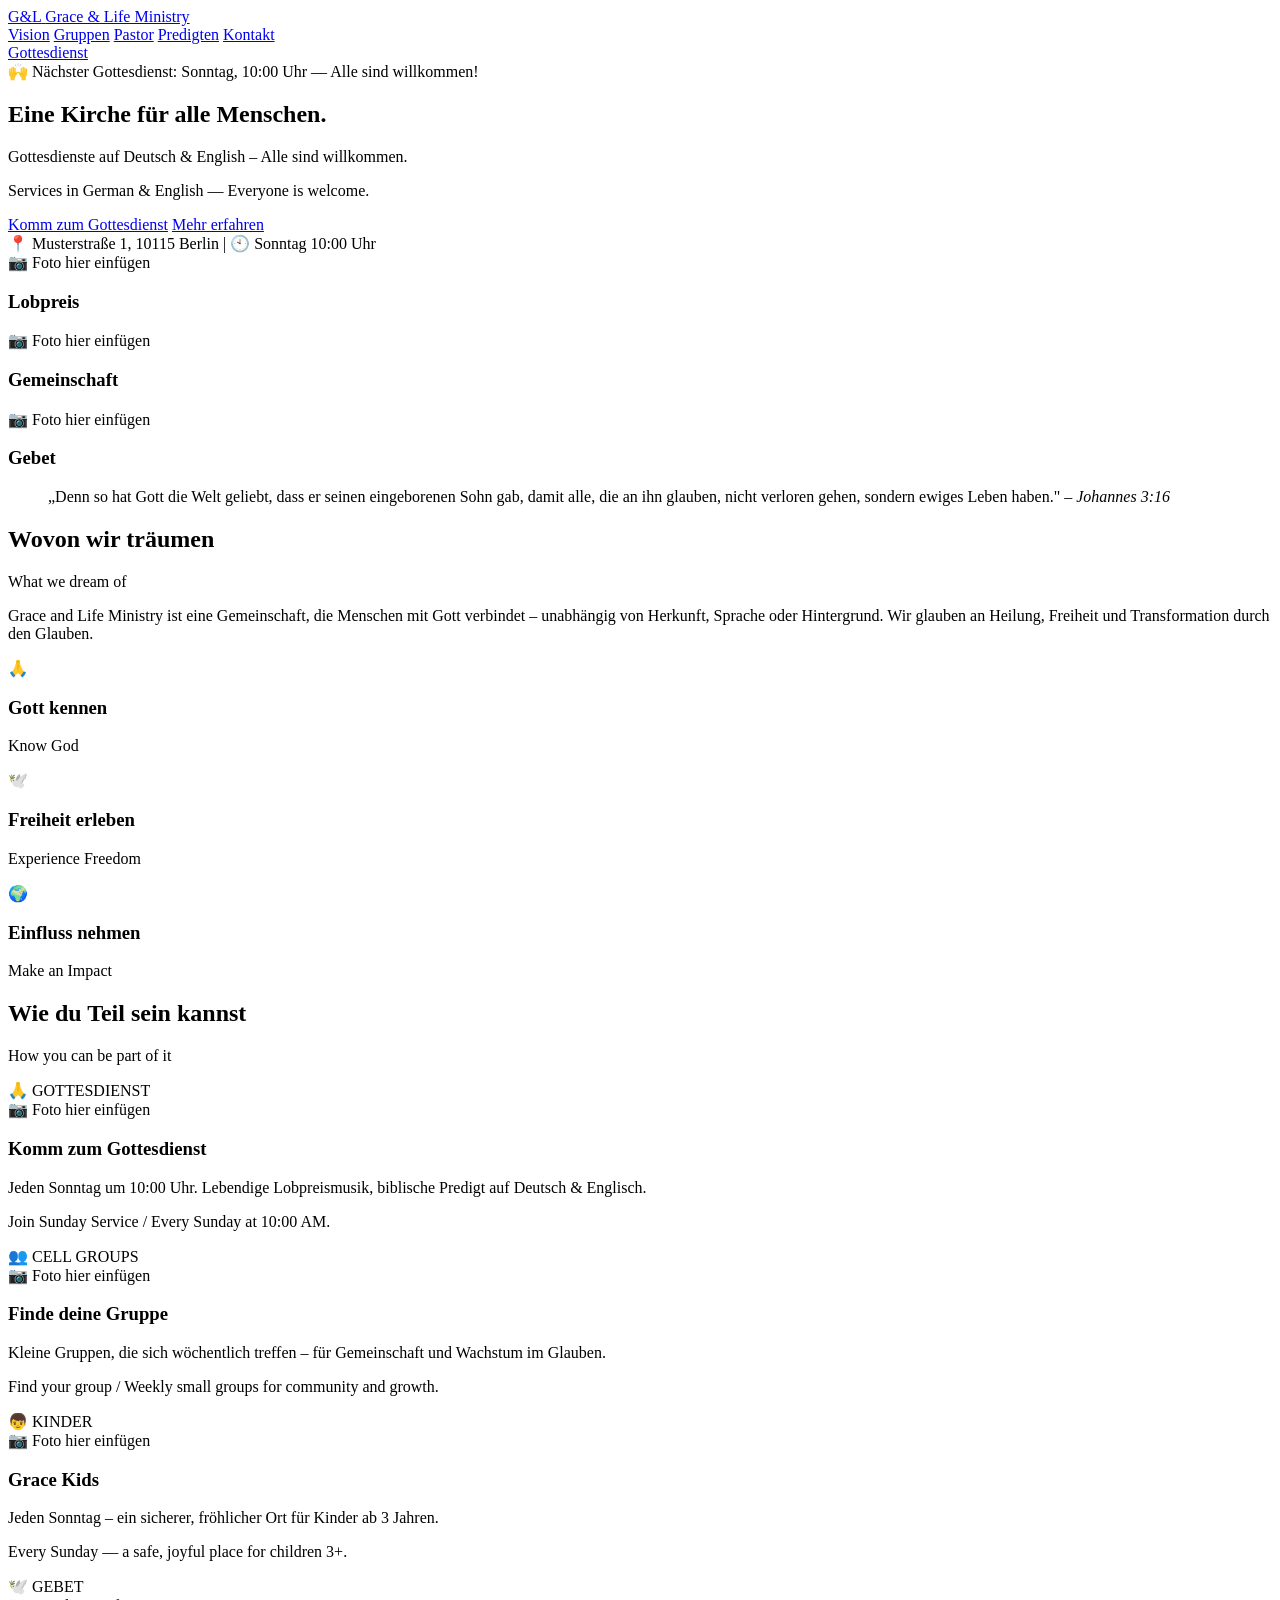
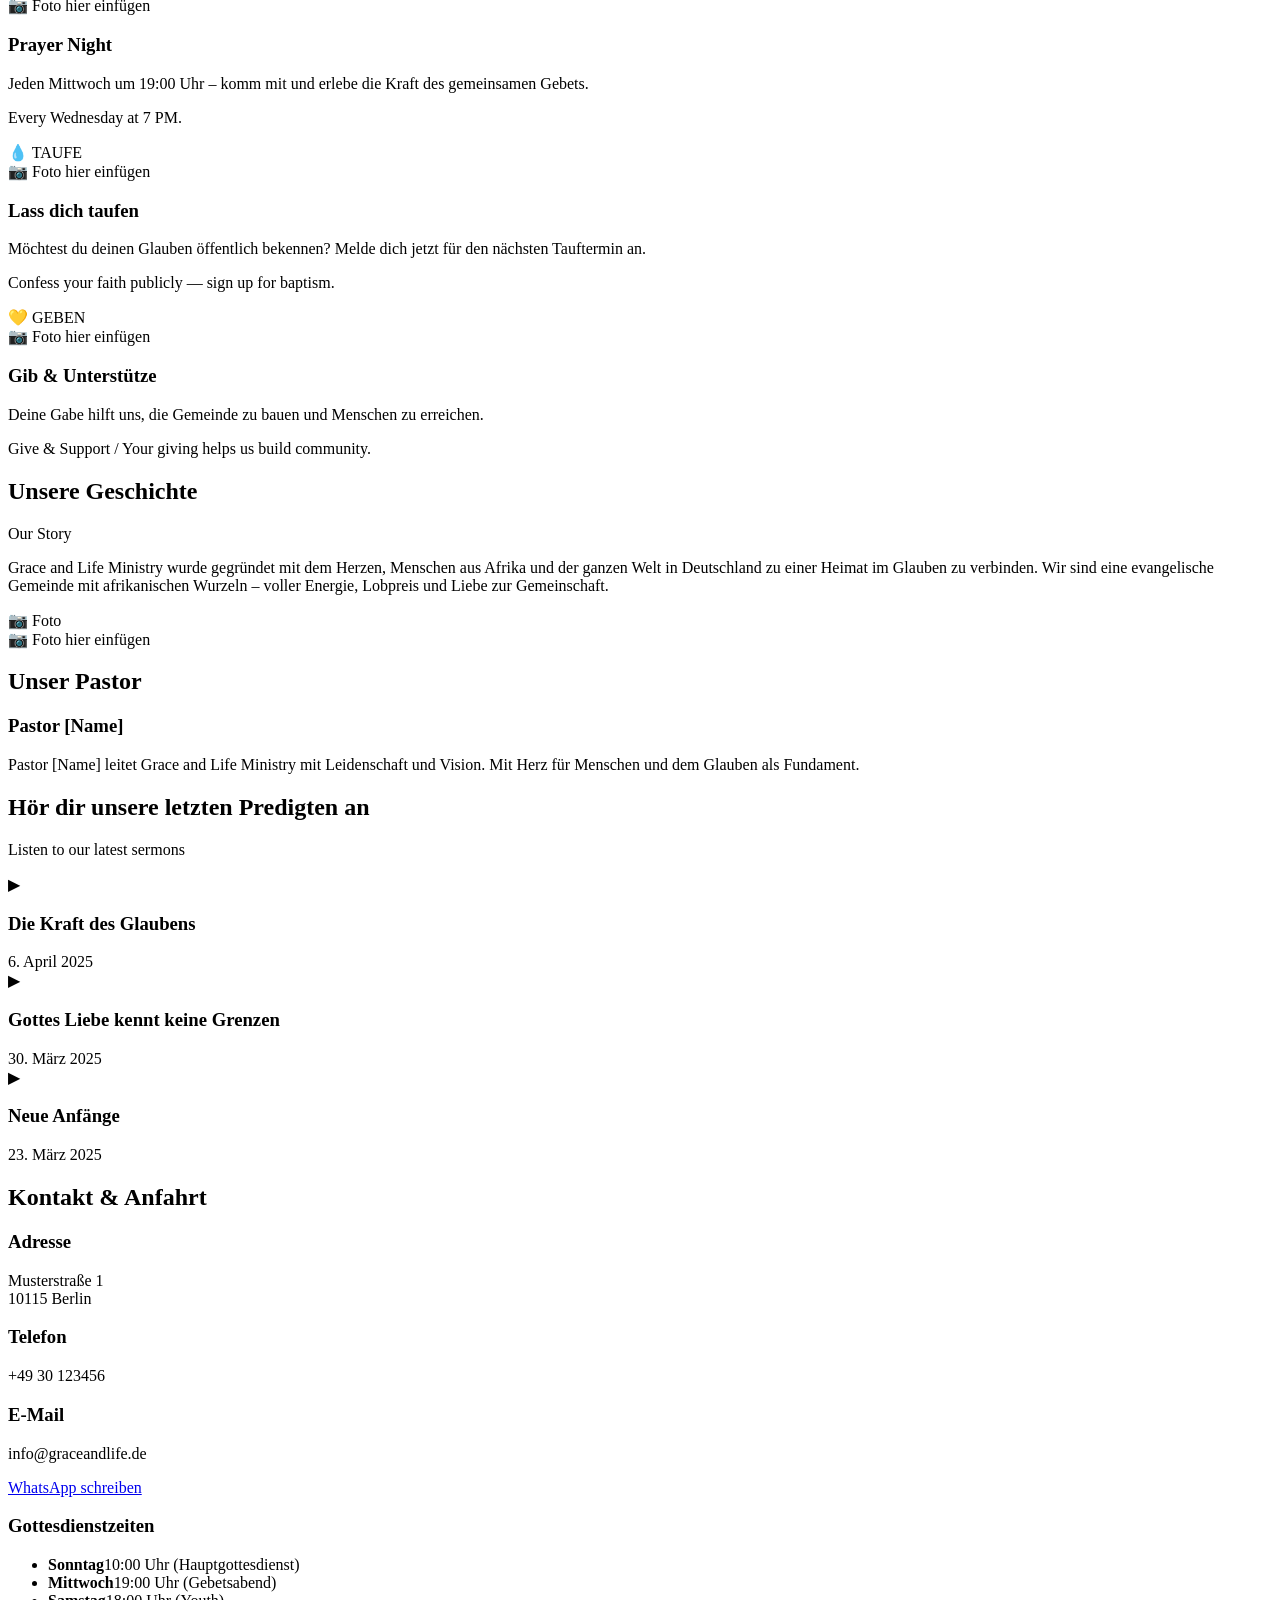
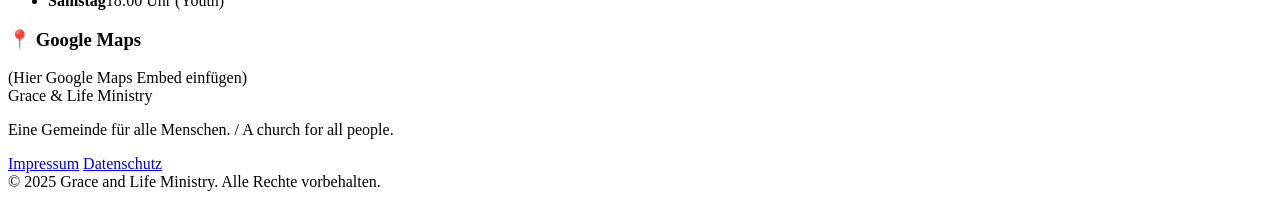
==== index.html @ dabafae9 "Create index.html" ====
<!DOCTYPE html>
<html lang="de">
<head>
<meta charset="UTF-8" />
<meta name="viewport" content="width=device-width, initial-scale=1.0" />
<title>Grace & Life Ministry – Eine Kirche für alle Menschen</title>
<meta name="description" content="Grace and Life Ministry – eine evangelische Gemeinde in Berlin mit afrikanischen Wurzeln. Gottesdienste auf Deutsch & English. Alle sind willkommen." />
<link rel="preconnect" href="https://fonts.googleapis.com" />
<link rel="preconnect" href="https://fonts.gstatic.com" crossorigin />
<link href="https://fonts.googleapis.com/css2?family=Cormorant+Garamond:wght@500;600;700&family=Inter:wght@300;400;500;600;700&display=swap" rel="stylesheet" />
<link rel="stylesheet" href="style.css" />
</head>
<body>
<header class="navbar">
  <div class="container nav-inner">
    <a class="brand" href="#top">
      <span class="brand-mark">G&L</span>
      <span class="brand-name">Grace &amp; Life Ministry</span>
    </a>
    <nav class="nav-links">
      <a href="#vision">Vision</a>
      <a href="#gruppen">Gruppen</a>
      <a href="#pastor">Pastor</a>
      <a href="#predigten">Predigten</a>
      <a href="#kontakt">Kontakt</a>
    </nav>
    <a href="#kontakt" class="btn btn-gold btn-sm">Gottesdienst</a>
  </div>
</header>

<section id="top" class="hero">
  <div class="hero-banner">🙌 Nächster Gottesdienst: Sonntag, 10:00 Uhr — Alle sind willkommen!</div>
  <div class="container hero-inner">
    <h1 class="hero-title">Eine Kirche für alle Menschen.</h1>
    <p class="hero-sub-de">Gottesdienste auf Deutsch &amp; English – Alle sind willkommen.</p>
    <p class="hero-sub-en">Services in German &amp; English — Everyone is welcome.</p>
    <div class="hero-ctas">
      <a href="#kontakt" class="btn btn-gold">Komm zum Gottesdienst</a>
      <a href="#vision" class="btn btn-ghost">Mehr erfahren</a>
    </div>
    <div class="hero-meta">
      <span>📍 Musterstraße 1, 10115 Berlin</span>
      <span class="dot">|</span>
      <span>🕙 Sonntag 10:00 Uhr</span>
    </div>
  </div>
</section>

<section class="pillars">
  <div class="container pillars-grid">
    <article class="pillar">
      <div class="pillar-photo">📷 Foto hier einfügen</div>
      <h3>Lobpreis</h3>
    </article>
    <article class="pillar">
      <div class="pillar-photo">📷 Foto hier einfügen</div>
      <h3>Gemeinschaft</h3>
    </article>
    <article class="pillar">
      <div class="pillar-photo">📷 Foto hier einfügen</div>
      <h3>Gebet</h3>
    </article>
  </div>
</section>

<section class="scripture">
  <div class="container">
    <blockquote>
      „Denn so hat Gott die Welt geliebt, dass er seinen eingeborenen Sohn gab, damit alle, die an ihn glauben, nicht verloren gehen, sondern ewiges Leben haben."
      <cite>– Johannes 3:16</cite>
    </blockquote>
  </div>
</section>

<section id="vision" class="vision">
  <div class="container">
    <h2 class="section-title">Wovon wir träumen</h2>
    <p class="section-subtitle">What we dream of</p>
    <p class="vision-text">Grace and Life Ministry ist eine Gemeinschaft, die Menschen mit Gott verbindet – unabhängig von Herkunft, Sprache oder Hintergrund. Wir glauben an Heilung, Freiheit und Transformation durch den Glauben.</p>
    <div class="vision-grid">
      <div class="vision-card">
        <div class="vision-icon">🙏</div>
        <h3>Gott kennen</h3>
        <p>Know God</p>
      </div>
      <div class="vision-card">
        <div class="vision-icon">🕊️</div>
        <h3>Freiheit erleben</h3>
        <p>Experience Freedom</p>
      </div>
      <div class="vision-card">
        <div class="vision-icon">🌍</div>
        <h3>Einfluss nehmen</h3>
        <p>Make an Impact</p>
      </div>
    </div>
  </div>
</section>

<section id="gruppen" class="groups">
  <div class="container">
    <h2 class="section-title">Wie du Teil sein kannst</h2>
    <p class="section-subtitle">How you can be part of it</p>
    <div class="groups-grid">
      <article class="group-card">
        <div class="group-tag">🙏 GOTTESDIENST</div>
        <div class="group-photo">📷 Foto hier einfügen</div>
        <h3>Komm zum Gottesdienst</h3>
        <p>Jeden Sonntag um 10:00 Uhr. Lebendige Lobpreismusik, biblische Predigt auf Deutsch &amp; Englisch.</p>
        <p class="group-en">Join Sunday Service / Every Sunday at 10:00 AM.</p>
      </article>
      <article class="group-card">
        <div class="group-tag">👥 CELL GROUPS</div>
        <div class="group-photo">📷 Foto hier einfügen</div>
        <h3>Finde deine Gruppe</h3>
        <p>Kleine Gruppen, die sich wöchentlich treffen – für Gemeinschaft und Wachstum im Glauben.</p>
        <p class="group-en">Find your group / Weekly small groups for community and growth.</p>
      </article>
      <article class="group-card">
        <div class="group-tag">👦 KINDER</div>
        <div class="group-photo">📷 Foto hier einfügen</div>
        <h3>Grace Kids</h3>
        <p>Jeden Sonntag – ein sicherer, fröhlicher Ort für Kinder ab 3 Jahren.</p>
        <p class="group-en">Every Sunday — a safe, joyful place for children 3+.</p>
      </article>
      <article class="group-card">
        <div class="group-tag">🕊️ GEBET</div>
        <div class="group-photo">📷 Foto hier einfügen</div>
        <h3>Prayer Night</h3>
        <p>Jeden Mittwoch um 19:00 Uhr – komm mit und erlebe die Kraft des gemeinsamen Gebets.</p>
        <p class="group-en">Every Wednesday at 7 PM.</p>
      </article>
      <article class="group-card">
        <div class="group-tag">💧 TAUFE</div>
        <div class="group-photo">📷 Foto hier einfügen</div>
        <h3>Lass dich taufen</h3>
        <p>Möchtest du deinen Glauben öffentlich bekennen? Melde dich jetzt für den nächsten Tauftermin an.</p>
        <p class="group-en">Confess your faith publicly — sign up for baptism.</p>
      </article>
      <article class="group-card">
        <div class="group-tag">💛 GEBEN</div>
        <div class="group-photo">📷 Foto hier einfügen</div>
        <h3>Gib &amp; Unterstütze</h3>
        <p>Deine Gabe hilft uns, die Gemeinde zu bauen und Menschen zu erreichen.</p>
        <p class="group-en">Give &amp; Support / Your giving helps us build community.</p>
      </article>
    </div>
  </div>
</section>

<section id="story" class="story">
  <div class="container story-inner">
    <div class="story-text">
      <h2 class="section-title">Unsere Geschichte</h2>
      <p class="section-subtitle">Our Story</p>
      <p>Grace and Life Ministry wurde gegründet mit dem Herzen, Menschen aus Afrika und der ganzen Welt in Deutschland zu einer Heimat im Glauben zu verbinden. Wir sind eine evangelische Gemeinde mit afrikanischen Wurzeln – voller Energie, Lobpreis und Liebe zur Gemeinschaft.</p>
    </div>
    <div class="story-photo">📷 Foto</div>
  </div>
</section>

<section id="pastor" class="pastor">
  <div class="container pastor-inner">
    <div class="pastor-photo">📷 Foto hier einfügen</div>
    <div class="pastor-text">
      <h2 class="section-title">Unser Pastor</h2>
      <h3 class="pastor-name">Pastor [Name]</h3>
      <p>Pastor [Name] leitet Grace and Life Ministry mit Leidenschaft und Vision. Mit Herz für Menschen und dem Glauben als Fundament.</p>
    </div>
  </div>
</section>

<section id="predigten" class="sermons">
  <div class="container">
    <h2 class="section-title">Hör dir unsere letzten Predigten an</h2>
    <p class="section-subtitle">Listen to our latest sermons</p>
    <div class="sermons-grid">
      <article class="sermon-card">
        <div class="sermon-thumb">▶</div>
        <h3>Die Kraft des Glaubens</h3>
        <time>6. April 2025</time>
      </article>
      <article class="sermon-card">
        <div class="sermon-thumb">▶</div>
        <h3>Gottes Liebe kennt keine Grenzen</h3>
        <time>30. März 2025</time>
      </article>
      <article class="sermon-card">
        <div class="sermon-thumb">▶</div>
        <h3>Neue Anfänge</h3>
        <time>23. März 2025</time>
      </article>
    </div>
  </div>
</section>

<section id="kontakt" class="contact">
  <div class="container">
    <h2 class="section-title">Kontakt &amp; Anfahrt</h2>
    <div class="contact-grid">
      <div class="contact-col">
        <h3>Adresse</h3>
        <p>Musterstraße 1<br />10115 Berlin</p>
        <h3>Telefon</h3>
        <p>+49 30 123456</p>
        <h3>E-Mail</h3>
        <p>info@graceandlife.de</p>
        <a href="#" class="btn btn-gold btn-sm">WhatsApp schreiben</a>
      </div>
      <div class="contact-col">
        <h3>Gottesdienstzeiten</h3>
        <ul class="times">
          <li><strong>Sonntag</strong><span>10:00 Uhr (Hauptgottesdienst)</span></li>
          <li><strong>Mittwoch</strong><span>19:00 Uhr (Gebetsabend)</span></li>
          <li><strong>Samstag</strong><span>18:00 Uhr (Youth)</span></li>
        </ul>
      </div>
      <div class="contact-col">
        <h3>📍 Google Maps</h3>
        <div class="map-placeholder">(Hier Google Maps Embed einfügen)</div>
      </div>
    </div>
  </div>
</section>

<footer class="footer">
  <div class="container footer-inner">
    <div>
      <div class="brand-name">Grace &amp; Life Ministry</div>
      <p>Eine Gemeinde für alle Menschen. / A church for all people.</p>
    </div>
    <div class="footer-links">
      <a href="#">Impressum</a>
      <a href="#">Datenschutz</a>
    </div>
  </div>
  <div class="footer-copy">© 2025 Grace and Life Ministry. Alle Rechte vorbehalten.</div>
</footer>
</body>
</html>
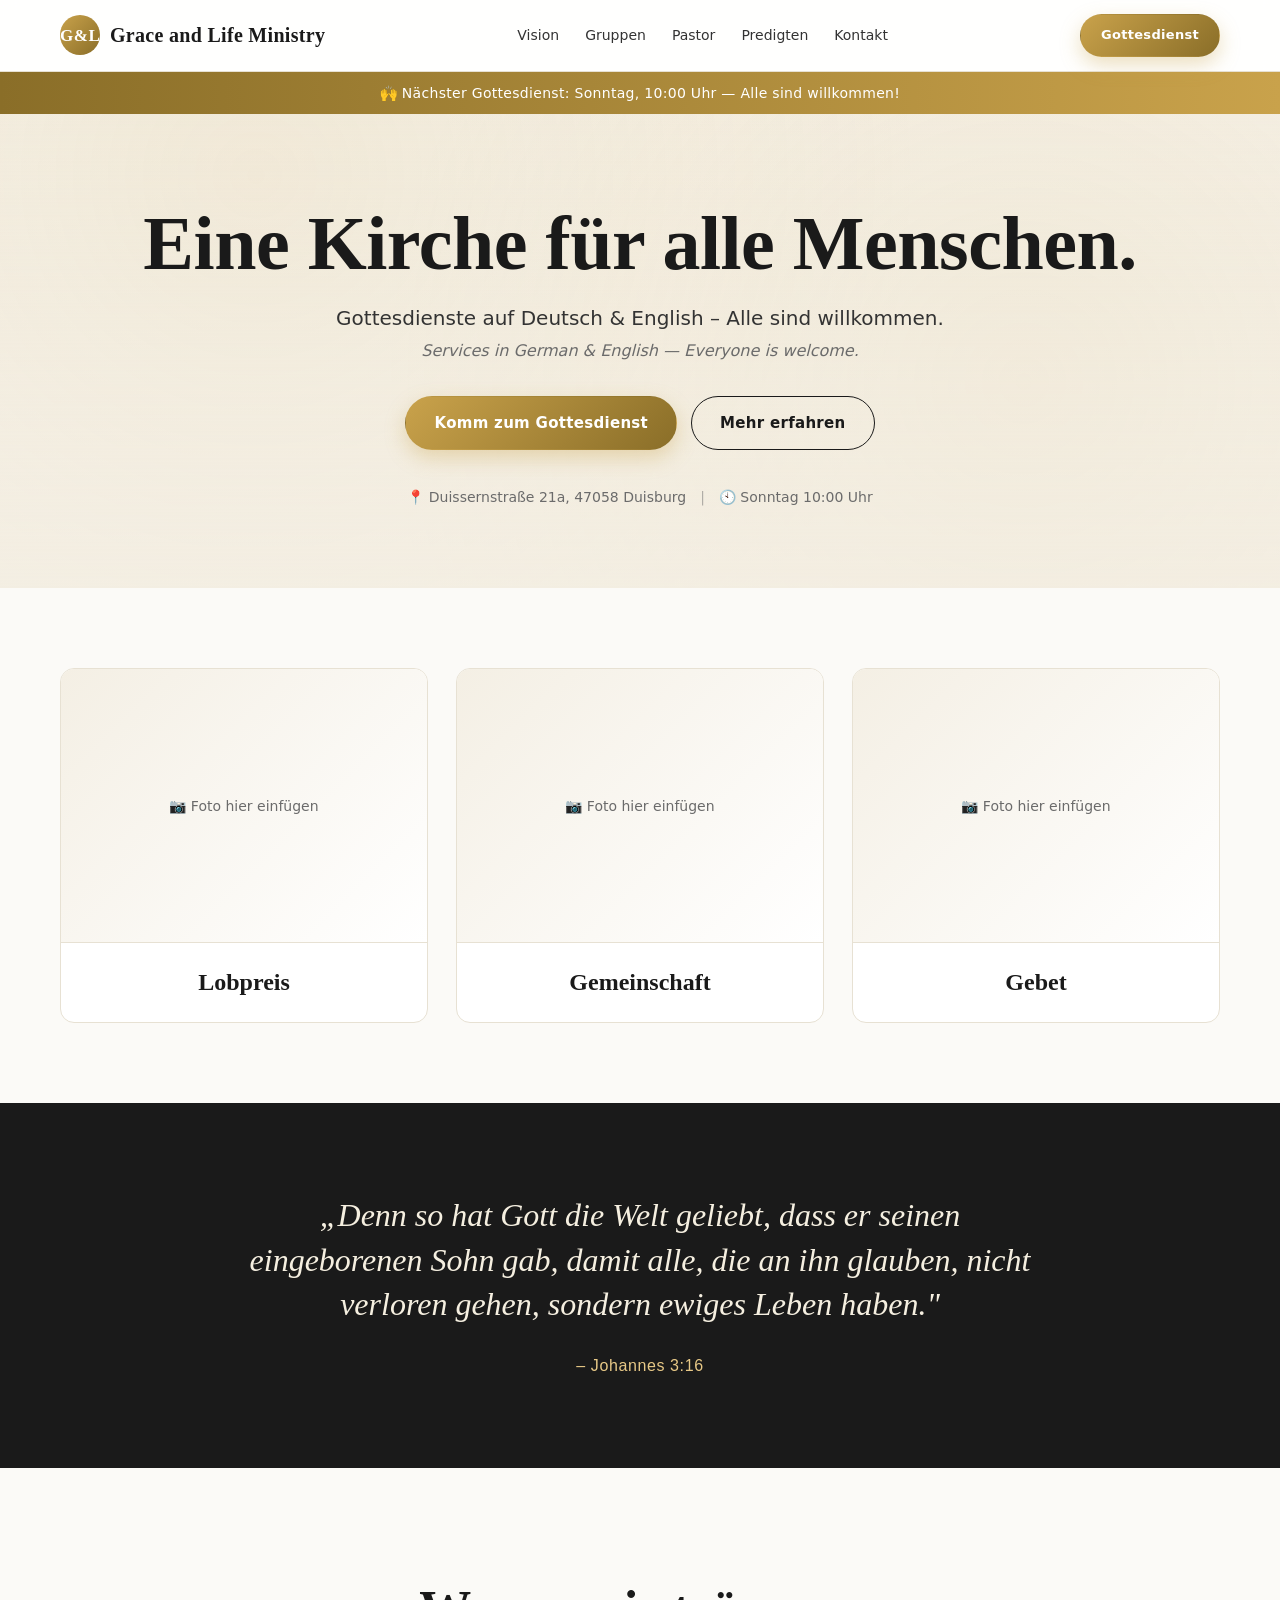
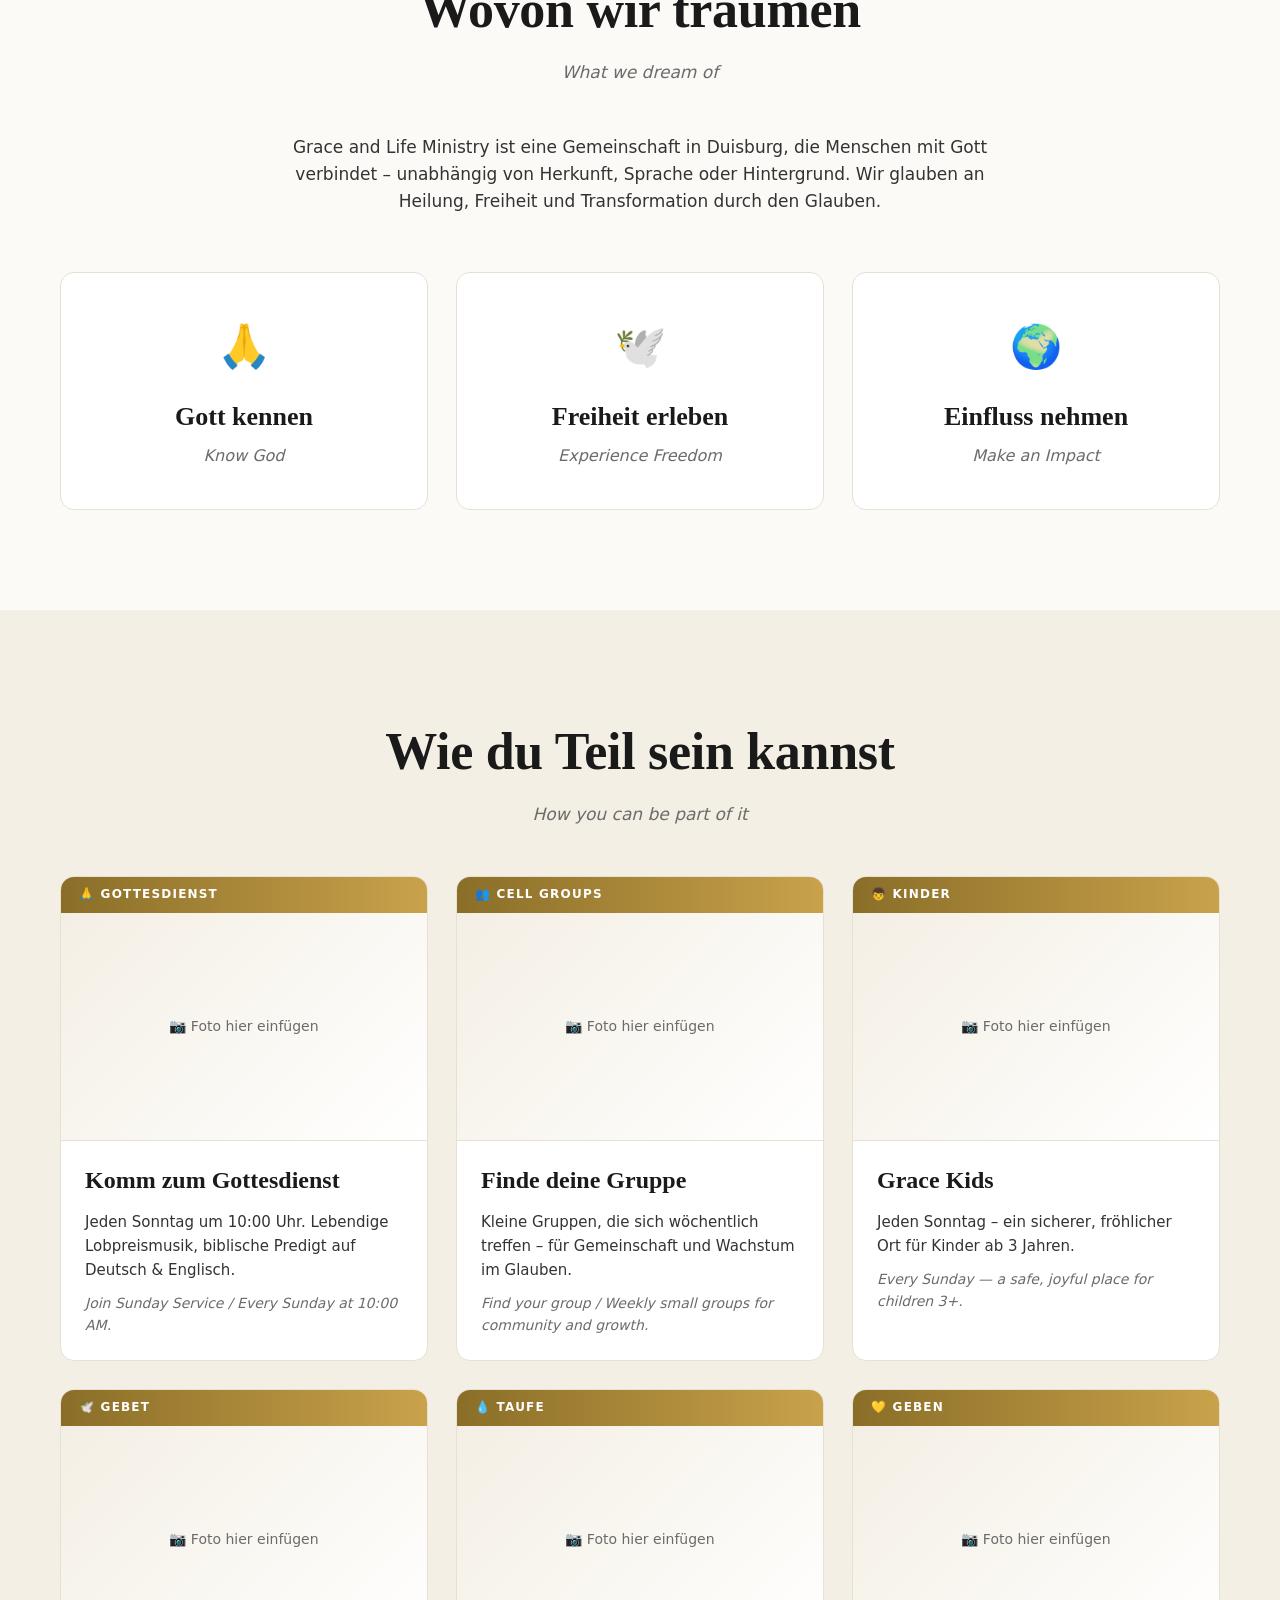
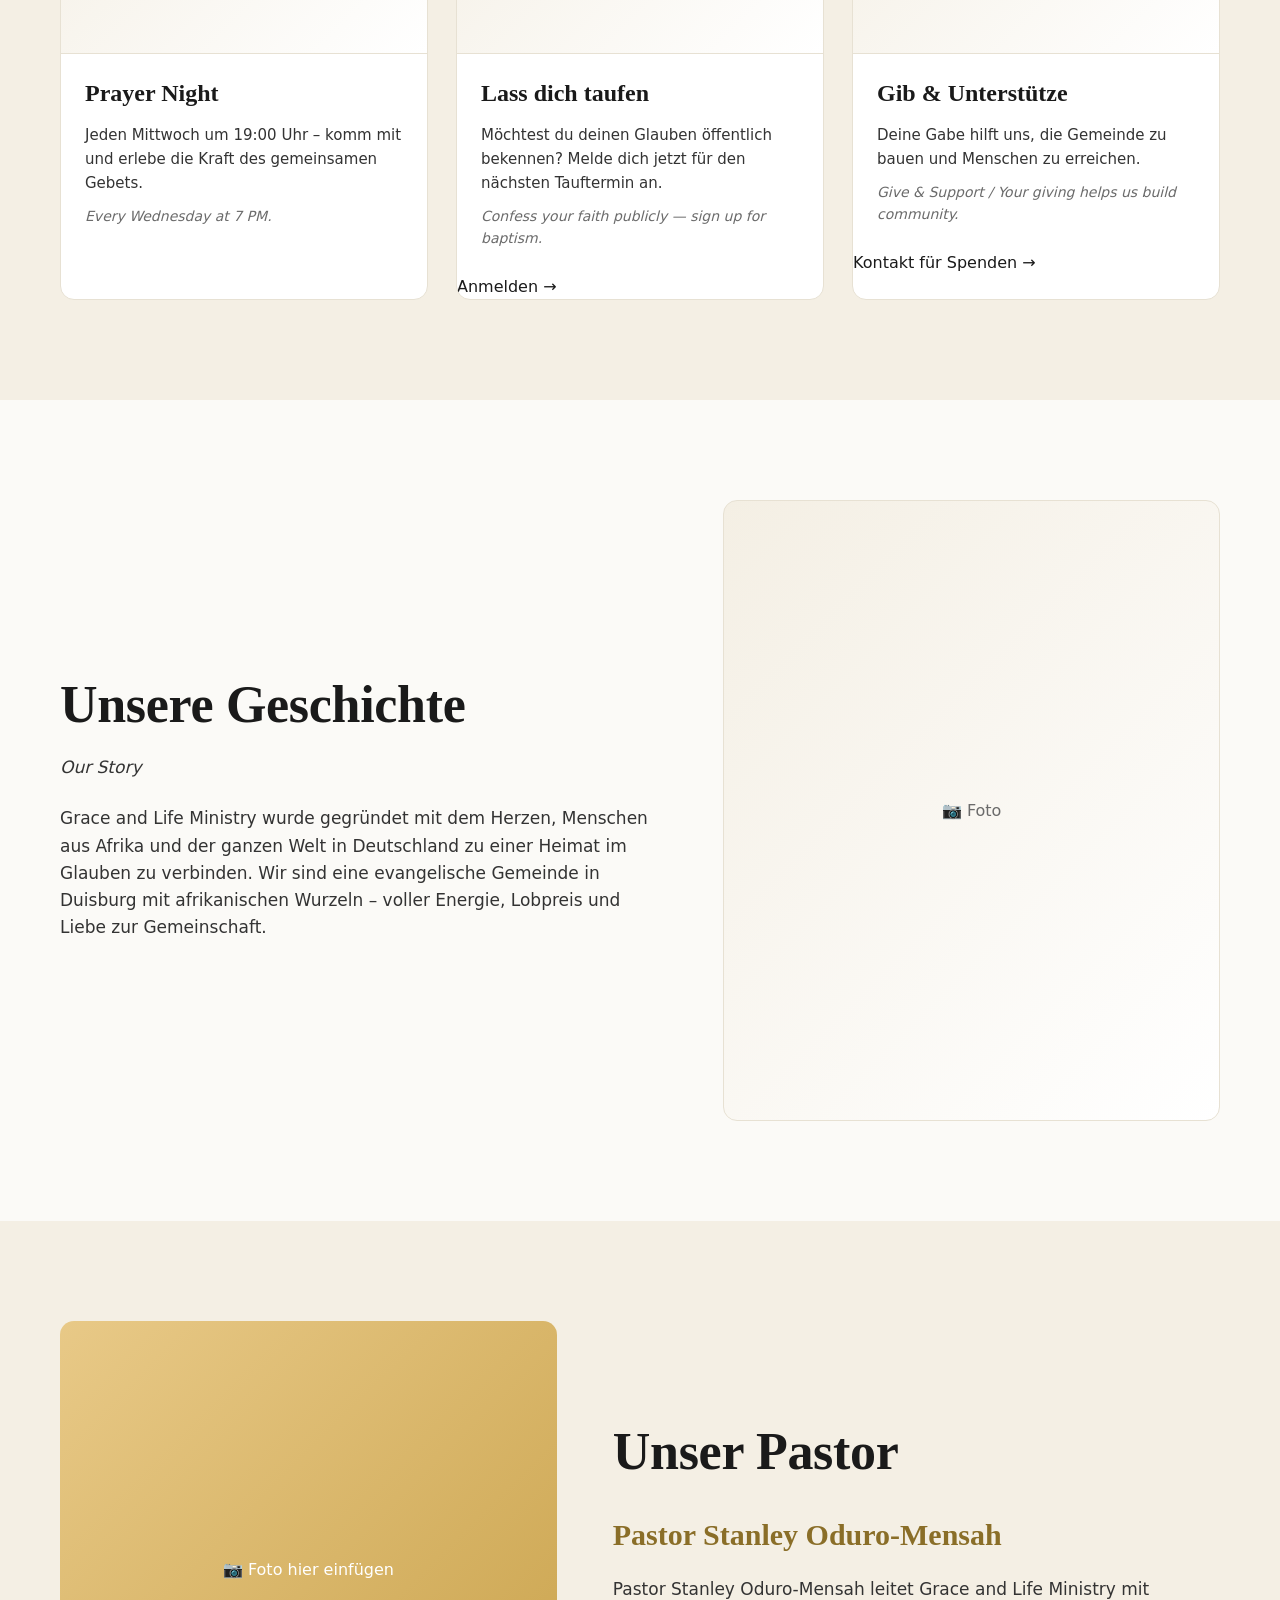
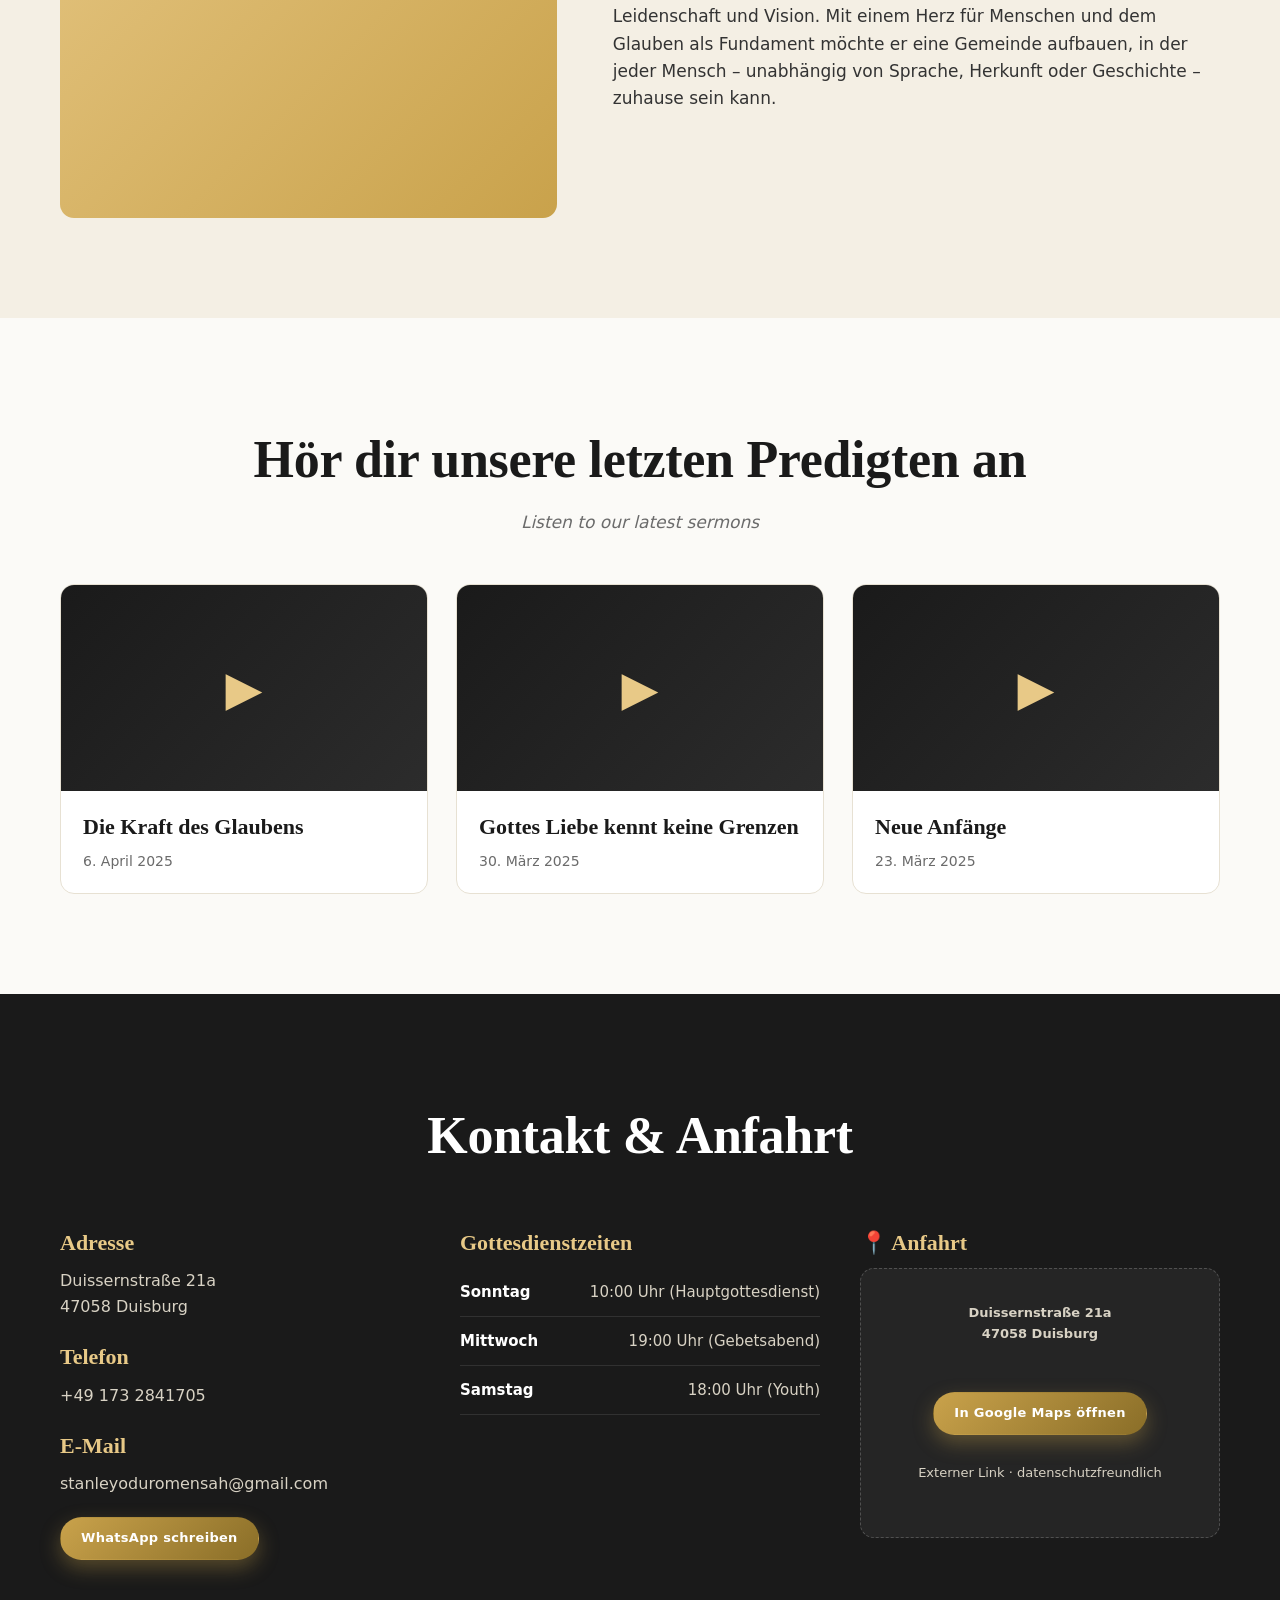
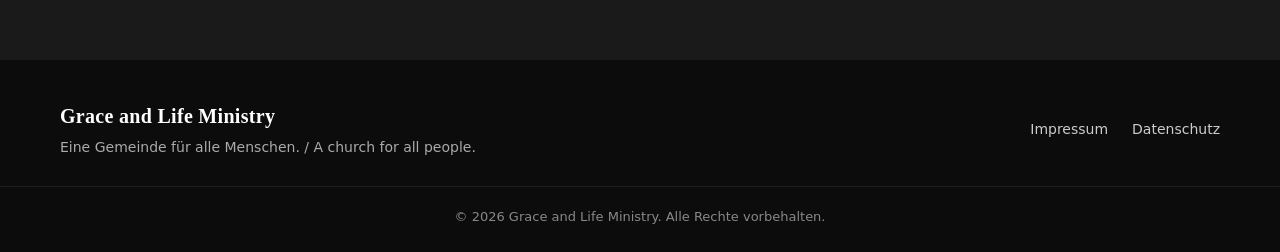
==== commit f5a6e2e2: "Update index.html" ====
--- a/index.html
+++ b/index.html
@@ -3,19 +3,18 @@
 <head>
 <meta charset="UTF-8" />
 <meta name="viewport" content="width=device-width, initial-scale=1.0" />
-<title>Grace & Life Ministry – Eine Kirche für alle Menschen</title>
-<meta name="description" content="Grace and Life Ministry – eine evangelische Gemeinde in Berlin mit afrikanischen Wurzeln. Gottesdienste auf Deutsch & English. Alle sind willkommen." />
-<link rel="preconnect" href="https://fonts.googleapis.com" />
-<link rel="preconnect" href="https://fonts.gstatic.com" crossorigin />
-<link href="https://fonts.googleapis.com/css2?family=Cormorant+Garamond:wght@500;600;700&family=Inter:wght@300;400;500;600;700&display=swap" rel="stylesheet" />
+<title>Grace and Life Ministry – Eine Kirche für alle Menschen in Duisburg</title>
+<meta name="description" content="Grace and Life Ministry – eine evangelische Gemeinde in Duisburg mit afrikanischen Wurzeln. Gottesdienste auf Deutsch und Englisch. Alle sind willkommen." />
+<meta name="theme-color" content="#c9a24b" />
+<link rel="icon" href="data:image/svg+xml,%3Csvg xmlns='http://www.w3.org/2000/svg' viewBox='0 0 64 64'%3E%3Cdefs%3E%3ClinearGradient id='g' x1='0' y1='0' x2='1' y2='1'%3E%3Cstop offset='0' stop-color='%23e8c987'/%3E%3Cstop offset='1' stop-color='%238a6e28'/%3E%3C/linearGradient%3E%3C/defs%3E%3Ccircle cx='32' cy='32' r='30' fill='url(%23g)'/%3E%3Ctext x='32' y='42' font-family='Georgia,serif' font-size='28' font-weight='700' fill='white' text-anchor='middle'%3EG%26L%3C/text%3E%3C/svg%3E" />
 <link rel="stylesheet" href="style.css" />
 </head>
 <body>
 <header class="navbar">
   <div class="container nav-inner">
     <a class="brand" href="#top">
-      <span class="brand-mark">G&L</span>
-      <span class="brand-name">Grace &amp; Life Ministry</span>
+      <span class="brand-mark">G&amp;L</span>
+      <span class="brand-name">Grace and Life Ministry</span>
     </a>
     <nav class="nav-links">
       <a href="#vision">Vision</a>
@@ -39,7 +38,7 @@
       <a href="#vision" class="btn btn-ghost">Mehr erfahren</a>
     </div>
     <div class="hero-meta">
-      <span>📍 Musterstraße 1, 10115 Berlin</span>
+      <span>📍 Duissernstraße 21a, 47058 Duisburg</span>
       <span class="dot">|</span>
       <span>🕙 Sonntag 10:00 Uhr</span>
     </div>
@@ -76,7 +75,7 @@
   <div class="container">
     <h2 class="section-title">Wovon wir träumen</h2>
     <p class="section-subtitle">What we dream of</p>
-    <p class="vision-text">Grace and Life Ministry ist eine Gemeinschaft, die Menschen mit Gott verbindet – unabhängig von Herkunft, Sprache oder Hintergrund. Wir glauben an Heilung, Freiheit und Transformation durch den Glauben.</p>
+    <p class="vision-text">Grace and Life Ministry ist eine Gemeinschaft in Duisburg, die Menschen mit Gott verbindet – unabhängig von Herkunft, Sprache oder Hintergrund. Wir glauben an Heilung, Freiheit und Transformation durch den Glauben.</p>
     <div class="vision-grid">
       <div class="vision-card">
         <div class="vision-icon">🙏</div>
@@ -136,6 +135,7 @@
         <h3>Lass dich taufen</h3>
         <p>Möchtest du deinen Glauben öffentlich bekennen? Melde dich jetzt für den nächsten Tauftermin an.</p>
         <p class="group-en">Confess your faith publicly — sign up for baptism.</p>
+        <a class="group-link" href="mailto:stanleyoduromensah@gmail.com?subject=Anmeldung%20Taufe">Anmelden →</a>
       </article>
       <article class="group-card">
         <div class="group-tag">💛 GEBEN</div>
@@ -143,6 +143,7 @@
         <h3>Gib &amp; Unterstütze</h3>
         <p>Deine Gabe hilft uns, die Gemeinde zu bauen und Menschen zu erreichen.</p>
         <p class="group-en">Give &amp; Support / Your giving helps us build community.</p>
+        <a class="group-link" href="mailto:stanleyoduromensah@gmail.com?subject=Spende%20%26%20Unterst%C3%BCtzung">Kontakt für Spenden →</a>
       </article>
     </div>
   </div>
@@ -153,7 +154,7 @@
     <div class="story-text">
       <h2 class="section-title">Unsere Geschichte</h2>
       <p class="section-subtitle">Our Story</p>
-      <p>Grace and Life Ministry wurde gegründet mit dem Herzen, Menschen aus Afrika und der ganzen Welt in Deutschland zu einer Heimat im Glauben zu verbinden. Wir sind eine evangelische Gemeinde mit afrikanischen Wurzeln – voller Energie, Lobpreis und Liebe zur Gemeinschaft.</p>
+      <p>Grace and Life Ministry wurde gegründet mit dem Herzen, Menschen aus Afrika und der ganzen Welt in Deutschland zu einer Heimat im Glauben zu verbinden. Wir sind eine evangelische Gemeinde in Duisburg mit afrikanischen Wurzeln – voller Energie, Lobpreis und Liebe zur Gemeinschaft.</p>
     </div>
     <div class="story-photo">📷 Foto</div>
   </div>
@@ -164,8 +165,8 @@
     <div class="pastor-photo">📷 Foto hier einfügen</div>
     <div class="pastor-text">
       <h2 class="section-title">Unser Pastor</h2>
-      <h3 class="pastor-name">Pastor [Name]</h3>
-      <p>Pastor [Name] leitet Grace and Life Ministry mit Leidenschaft und Vision. Mit Herz für Menschen und dem Glauben als Fundament.</p>
+      <h3 class="pastor-name">Pastor Stanley Oduro-Mensah</h3>
+      <p>Pastor Stanley Oduro-Mensah leitet Grace and Life Ministry mit Leidenschaft und Vision. Mit einem Herz für Menschen und dem Glauben als Fundament möchte er eine Gemeinde aufbauen, in der jeder Mensch – unabhängig von Sprache, Herkunft oder Geschichte – zuhause sein kann.</p>
     </div>
   </div>
 </section>
@@ -200,12 +201,12 @@
     <div class="contact-grid">
       <div class="contact-col">
         <h3>Adresse</h3>
-        <p>Musterstraße 1<br />10115 Berlin</p>
+        <p>Duissernstraße 21a<br />47058 Duisburg</p>
         <h3>Telefon</h3>
-        <p>+49 30 123456</p>
+        <p><a href="tel:+4917328417005">+49 173 2841705</a></p>
         <h3>E-Mail</h3>
-        <p>info@graceandlife.de</p>
-        <a href="#" class="btn btn-gold btn-sm">WhatsApp schreiben</a>
+        <p><a href="mailto:stanleyoduromensah@gmail.com">stanleyoduromensah@gmail.com</a></p>
+        <a href="https://wa.me/4917328417005" class="btn btn-gold btn-sm" target="_blank" rel="noopener">WhatsApp schreiben</a>
       </div>
       <div class="contact-col">
         <h3>Gottesdienstzeiten</h3>
@@ -216,8 +217,12 @@
         </ul>
       </div>
       <div class="contact-col">
-        <h3>📍 Google Maps</h3>
-        <div class="map-placeholder">(Hier Google Maps Embed einfügen)</div>
+        <h3>📍 Anfahrt</h3>
+        <div class="map-placeholder">
+          <p><strong>Duissernstraße 21a<br />47058 Duisburg</strong></p>
+          <a href="https://www.google.com/maps/search/?api=1&query=Duissernstra%C3%9Fe+21a+47058+Duisburg" class="btn btn-gold btn-sm" target="_blank" rel="noopener">In Google Maps öffnen</a>
+          <p class="map-note">Externer Link · datenschutzfreundlich</p>
+        </div>
       </div>
     </div>
   </div>
@@ -226,15 +231,15 @@
 <footer class="footer">
   <div class="container footer-inner">
     <div>
-      <div class="brand-name">Grace &amp; Life Ministry</div>
+      <div class="brand-name">Grace and Life Ministry</div>
       <p>Eine Gemeinde für alle Menschen. / A church for all people.</p>
     </div>
     <div class="footer-links">
-      <a href="#">Impressum</a>
-      <a href="#">Datenschutz</a>
-    </div>
-  </div>
-  <div class="footer-copy">© 2025 Grace and Life Ministry. Alle Rechte vorbehalten.</div>
+      <a href="impressum.html">Impressum</a>
+      <a href="datenschutz.html">Datenschutz</a>
+    </div>
+  </div>
+  <div class="footer-copy">© 2026 Grace and Life Ministry. Alle Rechte vorbehalten.</div>
 </footer>
 </body>
 </html>
--- a/style.css
+++ b/style.css
@@ -0,0 +1,476 @@
+:root {
+  --gold: #c9a24b;
+  --gold-light: #e8c987;
+  --gold-dark: #8a6e28;
+  --ink: #1a1a1a;
+  --ink-soft: #333;
+  --muted: #6b6b6b;
+  --bg: #fbfaf7;
+  --bg-soft: #f4efe4;
+  --bg-dark: #111111;
+  --card: #ffffff;
+  --border: #e7e1d3;
+  --radius: 14px;
+  --shadow: 0 10px 30px rgba(0,0,0,0.08);
+}
+
+* { box-sizing: border-box; }
+html { scroll-behavior: smooth; }
+body {
+  margin: 0;
+  font-family: 'Inter', system-ui, -apple-system, Segoe UI, Roboto, sans-serif;
+  color: var(--ink);
+  background: var(--bg);
+  line-height: 1.6;
+  -webkit-font-smoothing: antialiased;
+}
+img { max-width: 100%; display: block; }
+a { color: inherit; text-decoration: none; }
+
+.container {
+  width: min(1160px, 92%);
+  margin-inline: auto;
+}
+
+/* ========== NAVBAR ========== */
+.navbar {
+  position: sticky;
+  top: 0;
+  z-index: 50;
+  background: rgba(255,255,255,0.9);
+  backdrop-filter: saturate(180%) blur(10px);
+  border-bottom: 1px solid var(--border);
+}
+.nav-inner {
+  display: flex;
+  align-items: center;
+  justify-content: space-between;
+  padding: 14px 0;
+  gap: 24px;
+}
+.brand { display: flex; align-items: center; gap: 10px; }
+.brand-mark {
+  width: 40px; height: 40px; border-radius: 50%;
+  background: linear-gradient(135deg, var(--gold), var(--gold-dark));
+  color: #fff;
+  display: grid; place-items: center;
+  font-family: 'Cormorant Garamond', serif;
+  font-weight: 700; font-size: 17px;
+  letter-spacing: 0.5px;
+}
+.brand-name {
+  font-family: 'Cormorant Garamond', serif;
+  font-size: 20px; font-weight: 600;
+  letter-spacing: 0.3px;
+}
+.nav-links { display: flex; gap: 26px; }
+.nav-links a {
+  font-size: 14px; font-weight: 500; color: var(--ink-soft);
+  transition: color .2s;
+}
+.nav-links a:hover { color: var(--gold-dark); }
+
+/* ========== BUTTONS ========== */
+.btn {
+  display: inline-block;
+  padding: 14px 28px;
+  border-radius: 999px;
+  font-weight: 600;
+  font-size: 15px;
+  letter-spacing: 0.3px;
+  transition: transform .15s ease, box-shadow .2s ease, background .2s ease;
+  border: 1px solid transparent;
+  cursor: pointer;
+}
+.btn-sm { padding: 10px 20px; font-size: 13px; }
+.btn-gold {
+  background: linear-gradient(135deg, var(--gold), var(--gold-dark));
+  color: #fff;
+  box-shadow: 0 8px 20px rgba(201,162,75,0.35);
+}
+.btn-gold:hover { transform: translateY(-2px); box-shadow: 0 12px 28px rgba(201,162,75,0.45); }
+.btn-ghost {
+  background: transparent;
+  border-color: var(--ink);
+  color: var(--ink);
+}
+.btn-ghost:hover { background: var(--ink); color: #fff; }
+
+/* ========== HERO ========== */
+.hero {
+  background:
+    linear-gradient(180deg, rgba(251,250,247,0.2), rgba(244,239,228,0.8)),
+    radial-gradient(circle at 20% 20%, rgba(201,162,75,0.15), transparent 60%),
+    radial-gradient(circle at 80% 60%, rgba(201,162,75,0.15), transparent 60%),
+    var(--bg-soft);
+  padding-bottom: 80px;
+}
+.hero-banner {
+  background: linear-gradient(90deg, var(--gold-dark), var(--gold));
+  color: #fff;
+  text-align: center;
+  padding: 10px 20px;
+  font-size: 14px; font-weight: 500;
+  letter-spacing: 0.3px;
+}
+.hero-inner {
+  padding-top: 90px;
+  text-align: center;
+}
+.hero-title {
+  font-family: 'Cormorant Garamond', serif;
+  font-size: clamp(42px, 6vw, 76px);
+  line-height: 1.05;
+  margin: 0 0 18px;
+  font-weight: 700;
+  letter-spacing: -0.5px;
+}
+.hero-sub-de {
+  font-size: clamp(17px, 2vw, 20px);
+  color: var(--ink-soft);
+  margin: 0 0 4px;
+}
+.hero-sub-en {
+  font-size: clamp(14px, 1.6vw, 16px);
+  color: var(--muted);
+  font-style: italic;
+  margin: 0 0 32px;
+}
+.hero-ctas {
+  display: flex; gap: 14px; justify-content: center; flex-wrap: wrap;
+  margin-bottom: 36px;
+}
+.hero-meta {
+  display: flex; gap: 14px; justify-content: center; flex-wrap: wrap;
+  color: var(--muted); font-size: 14px;
+}
+.hero-meta .dot { opacity: 0.5; }
+
+/* ========== PILLARS ========== */
+.pillars { padding: 80px 0; background: var(--bg); }
+.pillars-grid {
+  display: grid;
+  grid-template-columns: repeat(3, 1fr);
+  gap: 28px;
+}
+.pillar {
+  background: var(--card);
+  border: 1px solid var(--border);
+  border-radius: var(--radius);
+  overflow: hidden;
+  text-align: center;
+  transition: transform .2s, box-shadow .25s;
+}
+.pillar:hover { transform: translateY(-4px); box-shadow: var(--shadow); }
+.pillar-photo {
+  aspect-ratio: 4/3;
+  background: linear-gradient(135deg, var(--bg-soft), #fff);
+  display: grid; place-items: center;
+  color: var(--muted);
+  font-size: 14px;
+  border-bottom: 1px solid var(--border);
+}
+.pillar h3 {
+  font-family: 'Cormorant Garamond', serif;
+  font-size: 24px;
+  margin: 20px 0;
+  color: var(--ink);
+}
+
+/* ========== SCRIPTURE ========== */
+.scripture {
+  padding: 90px 0;
+  background: var(--ink);
+  color: #fff;
+  text-align: center;
+  position: relative;
+}
+.scripture blockquote {
+  max-width: 820px; margin: 0 auto;
+  font-family: 'Cormorant Garamond', serif;
+  font-size: clamp(22px, 3vw, 32px);
+  line-height: 1.4;
+  font-style: italic;
+  font-weight: 500;
+  color: #f5efe0;
+}
+.scripture cite {
+  display: block;
+  margin-top: 28px;
+  color: var(--gold-light);
+  font-style: normal;
+  font-size: 16px;
+  letter-spacing: 0.6px;
+  font-family: 'Inter', sans-serif;
+  font-weight: 500;
+}
+
+/* ========== SECTIONS (common) ========== */
+.section-title {
+  font-family: 'Cormorant Garamond', serif;
+  font-size: clamp(32px, 4.5vw, 52px);
+  margin: 0 0 8px;
+  text-align: center;
+  font-weight: 700;
+  letter-spacing: -0.3px;
+}
+.section-subtitle {
+  text-align: center;
+  color: var(--muted);
+  font-style: italic;
+  margin: 0 0 48px;
+  font-size: 17px;
+}
+
+/* ========== VISION ========== */
+.vision { padding: 100px 0; background: var(--bg); }
+.vision-text {
+  max-width: 760px;
+  margin: 0 auto 56px;
+  text-align: center;
+  font-size: 17px;
+  color: var(--ink-soft);
+}
+.vision-grid {
+  display: grid;
+  grid-template-columns: repeat(3, 1fr);
+  gap: 28px;
+}
+.vision-card {
+  background: var(--card);
+  border: 1px solid var(--border);
+  border-radius: var(--radius);
+  padding: 40px 28px;
+  text-align: center;
+  transition: transform .2s, box-shadow .25s;
+}
+.vision-card:hover { transform: translateY(-4px); box-shadow: var(--shadow); }
+.vision-icon {
+  font-size: 42px;
+  margin-bottom: 16px;
+}
+.vision-card h3 {
+  font-family: 'Cormorant Garamond', serif;
+  font-size: 26px;
+  margin: 0 0 6px;
+}
+.vision-card p { color: var(--muted); margin: 0; font-style: italic; }
+
+/* ========== GROUPS ========== */
+.groups { padding: 100px 0; background: var(--bg-soft); }
+.groups-grid {
+  display: grid;
+  grid-template-columns: repeat(3, 1fr);
+  gap: 28px;
+}
+.group-card {
+  background: var(--card);
+  border: 1px solid var(--border);
+  border-radius: var(--radius);
+  overflow: hidden;
+  display: flex; flex-direction: column;
+  transition: transform .2s, box-shadow .25s;
+}
+.group-card:hover { transform: translateY(-4px); box-shadow: var(--shadow); }
+.group-tag {
+  background: linear-gradient(90deg, var(--gold-dark), var(--gold));
+  color: #fff;
+  padding: 8px 18px;
+  font-size: 12px;
+  font-weight: 700;
+  letter-spacing: 1.2px;
+}
+.group-photo {
+  aspect-ratio: 16/10;
+  background: linear-gradient(135deg, var(--bg-soft), #fff);
+  display: grid; place-items: center;
+  color: var(--muted);
+  font-size: 14px;
+  border-bottom: 1px solid var(--border);
+}
+.group-card h3 {
+  font-family: 'Cormorant Garamond', serif;
+  font-size: 24px;
+  margin: 20px 24px 10px;
+}
+.group-card p {
+  margin: 0 24px 10px;
+  color: var(--ink-soft);
+  font-size: 15px;
+}
+.group-card .group-en {
+  color: var(--muted);
+  font-style: italic;
+  font-size: 14px;
+  margin-bottom: 24px;
+}
+
+/* ========== STORY ========== */
+.story { padding: 100px 0; background: var(--bg); }
+.story-inner {
+  display: grid;
+  grid-template-columns: 1.1fr 0.9fr;
+  gap: 56px;
+  align-items: center;
+}
+.story-text .section-title { text-align: left; }
+.story-text .section-subtitle { text-align: left; margin-bottom: 24px; }
+.story-text p {
+  font-size: 17px;
+  color: var(--ink-soft);
+}
+.story-photo {
+  aspect-ratio: 4/5;
+  background: linear-gradient(135deg, var(--bg-soft), #fff);
+  border-radius: var(--radius);
+  display: grid; place-items: center;
+  color: var(--muted);
+  border: 1px solid var(--border);
+}
+
+/* ========== PASTOR ========== */
+.pastor {
+  padding: 100px 0;
+  background: var(--bg-soft);
+}
+.pastor-inner {
+  display: grid;
+  grid-template-columns: 0.9fr 1.1fr;
+  gap: 56px;
+  align-items: center;
+}
+.pastor-photo {
+  aspect-ratio: 1/1;
+  background: linear-gradient(135deg, var(--gold-light), var(--gold));
+  border-radius: var(--radius);
+  display: grid; place-items: center;
+  color: #fff;
+  font-weight: 500;
+}
+.pastor-text .section-title { text-align: left; margin-bottom: 18px; }
+.pastor-name {
+  font-family: 'Cormorant Garamond', serif;
+  font-size: 30px;
+  color: var(--gold-dark);
+  margin: 0 0 12px;
+}
+.pastor-text p {
+  font-size: 17px;
+  color: var(--ink-soft);
+}
+
+/* ========== SERMONS ========== */
+.sermons { padding: 100px 0; background: var(--bg); }
+.sermons-grid {
+  display: grid;
+  grid-template-columns: repeat(3, 1fr);
+  gap: 28px;
+}
+.sermon-card {
+  background: var(--card);
+  border: 1px solid var(--border);
+  border-radius: var(--radius);
+  overflow: hidden;
+  transition: transform .2s, box-shadow .25s;
+}
+.sermon-card:hover { transform: translateY(-4px); box-shadow: var(--shadow); }
+.sermon-thumb {
+  aspect-ratio: 16/9;
+  background: linear-gradient(135deg, var(--ink), #2c2c2c);
+  display: grid; place-items: center;
+  color: var(--gold-light);
+  font-size: 48px;
+}
+.sermon-card h3 {
+  font-family: 'Cormorant Garamond', serif;
+  font-size: 22px;
+  margin: 18px 22px 6px;
+}
+.sermon-card time {
+  display: block;
+  margin: 0 22px 20px;
+  color: var(--muted);
+  font-size: 14px;
+}
+
+/* ========== CONTACT ========== */
+.contact {
+  padding: 100px 0;
+  background: var(--ink);
+  color: #f4efe4;
+}
+.contact .section-title { color: #fff; margin-bottom: 48px; }
+.contact-grid {
+  display: grid;
+  grid-template-columns: repeat(3, 1fr);
+  gap: 40px;
+}
+.contact-col h3 {
+  font-family: 'Cormorant Garamond', serif;
+  font-size: 22px;
+  color: var(--gold-light);
+  margin: 0 0 8px;
+}
+.contact-col p { margin: 0 0 20px; color: #d8d2c4; }
+.times { list-style: none; padding: 0; margin: 0; }
+.times li {
+  display: flex; justify-content: space-between;
+  padding: 12px 0;
+  border-bottom: 1px solid rgba(255,255,255,0.1);
+  font-size: 15px;
+}
+.times li strong { color: #fff; }
+.times li span { color: #d8d2c4; }
+.map-placeholder {
+  aspect-ratio: 4/3;
+  background: rgba(255,255,255,0.05);
+  border: 1px dashed rgba(255,255,255,0.2);
+  border-radius: var(--radius);
+  display: grid; place-items: center;
+  color: var(--muted);
+  font-size: 13px;
+  text-align: center;
+  padding: 20px;
+}
+
+/* ========== FOOTER ========== */
+.footer {
+  background: #0c0c0c;
+  color: #aaa;
+  padding: 40px 0 24px;
+}
+.footer-inner {
+  display: flex;
+  justify-content: space-between;
+  align-items: center;
+  flex-wrap: wrap;
+  gap: 20px;
+}
+.footer .brand-name { color: #fff; margin-bottom: 4px; }
+.footer p { margin: 0; font-size: 14px; color: #aaa; }
+.footer-links { display: flex; gap: 24px; }
+.footer-links a {
+  color: #ccc; font-size: 14px;
+  transition: color .2s;
+}
+.footer-links a:hover { color: var(--gold-light); }
+.footer-copy {
+  text-align: center;
+  margin-top: 28px;
+  padding-top: 20px;
+  border-top: 1px solid rgba(255,255,255,0.08);
+  color: #888;
+  font-size: 13px;
+}
+
+/* ========== RESPONSIVE ========== */
+@media (max-width: 900px) {
+  .nav-links { display: none; }
+  .pillars-grid,
+  .vision-grid,
+  .groups-grid,
+  .sermons-grid,
+  .contact-grid { grid-template-columns: 1fr; }
+  .story-inner,
+  .pastor-inner { grid-template-columns: 1fr; }
+}
